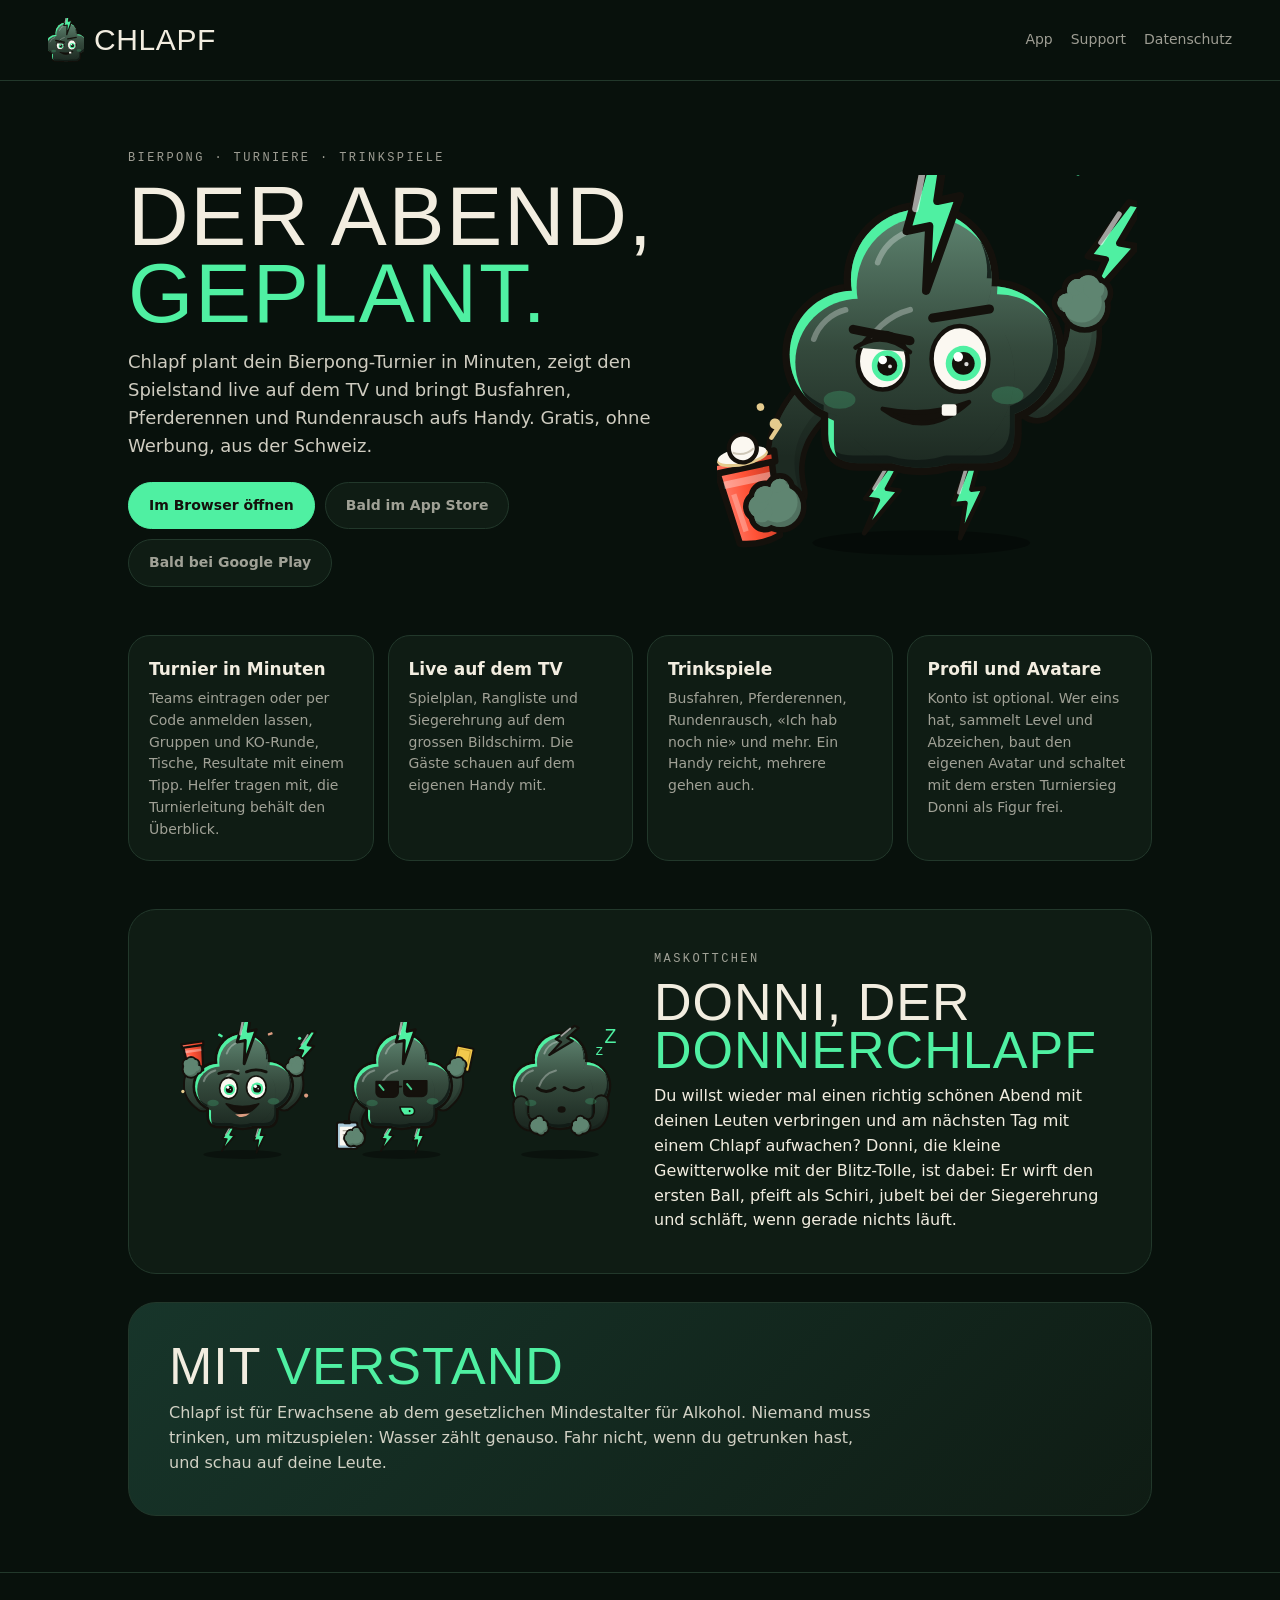
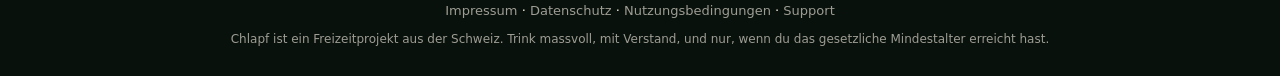
==== index.html @ c436e9ca "Chlapf Website" ====
<!doctype html>
<html lang="de"><head><meta charset="utf-8"><meta name="viewport" content="width=device-width,initial-scale=1">
<title>Bierpong, Turniere, Trinkspiele · Chlapf</title><meta name="description" content="Chlapf plant dein Bierpong-Turnier, zeigt den Spielstand live auf dem TV und bringt die Trinkspiele aufs Handy. Gratis, ohne Werbung, aus der Schweiz.">
<meta name="theme-color" content="#0f1c14"><link rel="icon" href="assets/icon-512.png"><link rel="apple-touch-icon" href="assets/icon-512.png">
<link rel="stylesheet" href="fonts/fonts.css"><link rel="stylesheet" href="site.css"></head>
<body><header class="top"><a class="brand" href="index.html"><img src="assets/donni-kopf.svg" alt="" width="36" height="44">CHLAPF</a>
<nav><a href="index.html#app">App</a><a href="support.html">Support</a><a href="datenschutz.html">Datenschutz</a></nav></header>
<main class="wide"><section class="hero">
  <div>
    <p class="kicker">Bierpong · Turniere · Trinkspiele</p>
    <h1>DER ABEND, <span class="accent">GEPLANT.</span></h1>
    <p class="lead">Chlapf plant dein Bierpong-Turnier in Minuten, zeigt den Spielstand live auf dem TV und bringt Busfahren, Pferderennen und Rundenrausch aufs Handy. Gratis, ohne Werbung, aus der Schweiz.</p>
    <div class="cta" id="app">
      <a class="btn primary" href="https://chlapf.up.railway.app">Im Browser öffnen</a>
      <span class="btn ghost">Bald im App Store</span>
      <span class="btn ghost">Bald bei Google Play</span>
    </div>
  </div>
  <img class="hero-donni" src="assets/donni-wurf.svg" alt="Donni, das Chlapf-Maskottchen, wirft einen Ball in den Becher" width="370" height="340">
</section>

<section class="features">
  <article><h3>Turnier in Minuten</h3><p>Teams eintragen oder per Code anmelden lassen, Gruppen und KO-Runde, Tische, Resultate mit einem Tipp. Helfer tragen mit, die Turnierleitung behält den Überblick.</p></article>
  <article><h3>Live auf dem TV</h3><p>Spielplan, Rangliste und Siegerehrung auf dem grossen Bildschirm. Die Gäste schauen auf dem eigenen Handy mit.</p></article>
  <article><h3>Trinkspiele</h3><p>Busfahren, Pferderennen, Rundenrausch, «Ich hab noch nie» und mehr. Ein Handy reicht, mehrere gehen auch.</p></article>
  <article><h3>Profil und Avatare</h3><p>Konto ist optional. Wer eins hat, sammelt Level und Abzeichen, baut den eigenen Avatar und schaltet mit dem ersten Turniersieg Donni als Figur frei.</p></article>
</section>

<section class="donni">
  <div class="poses">
    <img src="assets/donni-jubel.svg" alt="" width="370" height="340">
    <img src="assets/donni-schiri.svg" alt="" width="370" height="340">
    <img src="assets/donni-schlaf.svg" alt="" width="370" height="340">
  </div>
  <div>
    <p class="kicker">Maskottchen</p>
    <h2>DONNI, DER <span class="accent">DONNERCHLAPF</span></h2>
    <p>Du willst wieder mal einen richtig schönen Abend mit deinen Leuten verbringen und am nächsten Tag mit einem Chlapf aufwachen? Donni, die kleine Gewitterwolke mit der Blitz-Tolle, ist dabei: Er wirft den ersten Ball, pfeift als Schiri, jubelt bei der Siegerehrung und schläft, wenn gerade nichts läuft.</p>
  </div>
</section>

<section class="note">
  <h2>MIT <span class="accent">VERSTAND</span></h2>
  <p>Chlapf ist für Erwachsene ab dem gesetzlichen Mindestalter für Alkohol. Niemand muss trinken, um mitzuspielen: Wasser zählt genauso. Fahr nicht, wenn du getrunken hast, und schau auf deine Leute.</p>
</section>
</main>
<footer><p><a href="impressum.html">Impressum</a> · <a href="datenschutz.html">Datenschutz</a> · <a href="nutzungsbedingungen.html">Nutzungsbedingungen</a> · <a href="support.html">Support</a></p>
<p class="muted">Chlapf ist ein Freizeitprojekt aus der Schweiz. Trink massvoll, mit Verstand, und nur, wenn du das gesetzliche Mindestalter erreicht hast.</p></footer></body></html>
---- fonts/fonts.css ----
@font-face{font-family:"Geist";src:url(fonts/geist.woff2) format("woff2");font-weight:100 900;font-display:swap}
@font-face{font-family:"Geist Mono";src:url(fonts/geist-mono.woff2) format("woff2");font-weight:100 900;font-display:swap}
@font-face{font-family:"Bebas Neue";src:url(fonts/bebas-neue.woff2) format("woff2");font-weight:400;font-display:swap}
---- site.css ----
:root{--bg:#08110c;--surface:#0f1c14;--surface-2:#152a1e;--border:#22382b;--ink:#f2ede0;--muted:rgba(242,237,224,.64);--mint:#4ff0a2;--red:#ff5236}
*{box-sizing:border-box;margin:0;padding:0}
html{background:var(--bg);color:var(--ink);font-family:Geist,system-ui,-apple-system,Segoe UI,Roboto,sans-serif;line-height:1.55;-webkit-font-smoothing:antialiased}
body{min-height:100vh;display:flex;flex-direction:column}
a{color:inherit}
h1,h2,.brand{font-family:"Bebas Neue",Impact,"Arial Narrow",sans-serif;font-weight:400;letter-spacing:.02em;line-height:.92}
h1{font-size:clamp(44px,8vw,84px)}h2{font-size:clamp(32px,5vw,52px)}h3{font-size:17px;font-weight:700;margin-bottom:6px}
.accent{color:var(--mint)}
.kicker{font-family:"Geist Mono",ui-monospace,Menlo,monospace;font-size:12px;letter-spacing:.2em;text-transform:uppercase;color:var(--muted);margin-bottom:10px}
.muted{color:var(--muted)}
.top{display:flex;align-items:center;justify-content:space-between;gap:16px;padding:18px clamp(16px,4vw,48px);border-bottom:1px solid var(--border)}
.brand{display:flex;align-items:center;gap:10px;font-size:30px;text-decoration:none}
.top nav{display:flex;gap:18px;font-size:14px}.top nav a{text-decoration:none;color:var(--muted)}.top nav a:hover{color:var(--ink)}
main{flex:1;width:100%;margin:0 auto;padding:clamp(24px,5vw,56px) clamp(16px,4vw,48px)}
main.narrow{max-width:760px}main.wide{max-width:1120px}
.hero{display:grid;grid-template-columns:1.2fr 1fr;gap:32px;align-items:center;padding:12px 0 36px}
.lead{font-size:18px;max-width:52ch;margin:16px 0 22px;color:rgba(242,237,224,.85)}
.cta{display:flex;flex-wrap:wrap;gap:10px}
.btn{display:inline-flex;align-items:center;border-radius:999px;padding:12px 20px;font-weight:700;font-size:14px;text-decoration:none;border:1px solid var(--border)}
.btn.primary{background:var(--mint);color:#14110c;border-color:var(--mint)}
.btn.ghost{color:var(--muted);background:var(--surface)}
.hero-donni{width:100%;max-width:420px;height:auto;justify-self:center}
.features{display:grid;grid-template-columns:repeat(4,1fr);gap:14px;margin:12px 0 48px}
.features article{background:var(--surface);border:1px solid var(--border);border-radius:22px;padding:20px}
.features p{font-size:14px;color:var(--muted)}
.donni h2{margin-bottom:10px}
.donni{display:grid;grid-template-columns:1fr 1fr;gap:28px;align-items:center;background:var(--surface);border:1px solid var(--border);border-radius:28px;padding:clamp(20px,4vw,40px);margin-bottom:28px}
.poses{display:flex;gap:8px}.poses img{width:33%;height:auto}
.note{background:linear-gradient(135deg,#17352a,#0f1c14);border:1px solid var(--border);border-radius:28px;padding:clamp(20px,4vw,40px)}
.note p{max-width:70ch;margin-top:10px;color:rgba(242,237,224,.85)}
footer{padding:28px clamp(16px,4vw,48px);border-top:1px solid var(--border);text-align:center;font-size:13px}
footer p+p{margin-top:8px;font-size:12px}footer a{color:var(--muted);text-decoration:none}footer a:hover{color:var(--ink)}
.legal header{margin-bottom:28px}.legal h1{margin-bottom:8px}.legal h2{font-size:26px;margin:34px 0 10px}
.legal section{margin-bottom:26px}.legal p,.legal li{font-size:15px;color:rgba(242,237,224,.82);margin-bottom:8px}
.legal ul{padding-left:18px}.legal strong{color:var(--ink)}.legal a{color:var(--mint)}
@media(max-width:820px){.hero,.donni{grid-template-columns:1fr}.hero-donni{max-width:300px}.features{grid-template-columns:1fr 1fr}.top nav{gap:12px}}
@media(max-width:480px){.features{grid-template-columns:1fr}}
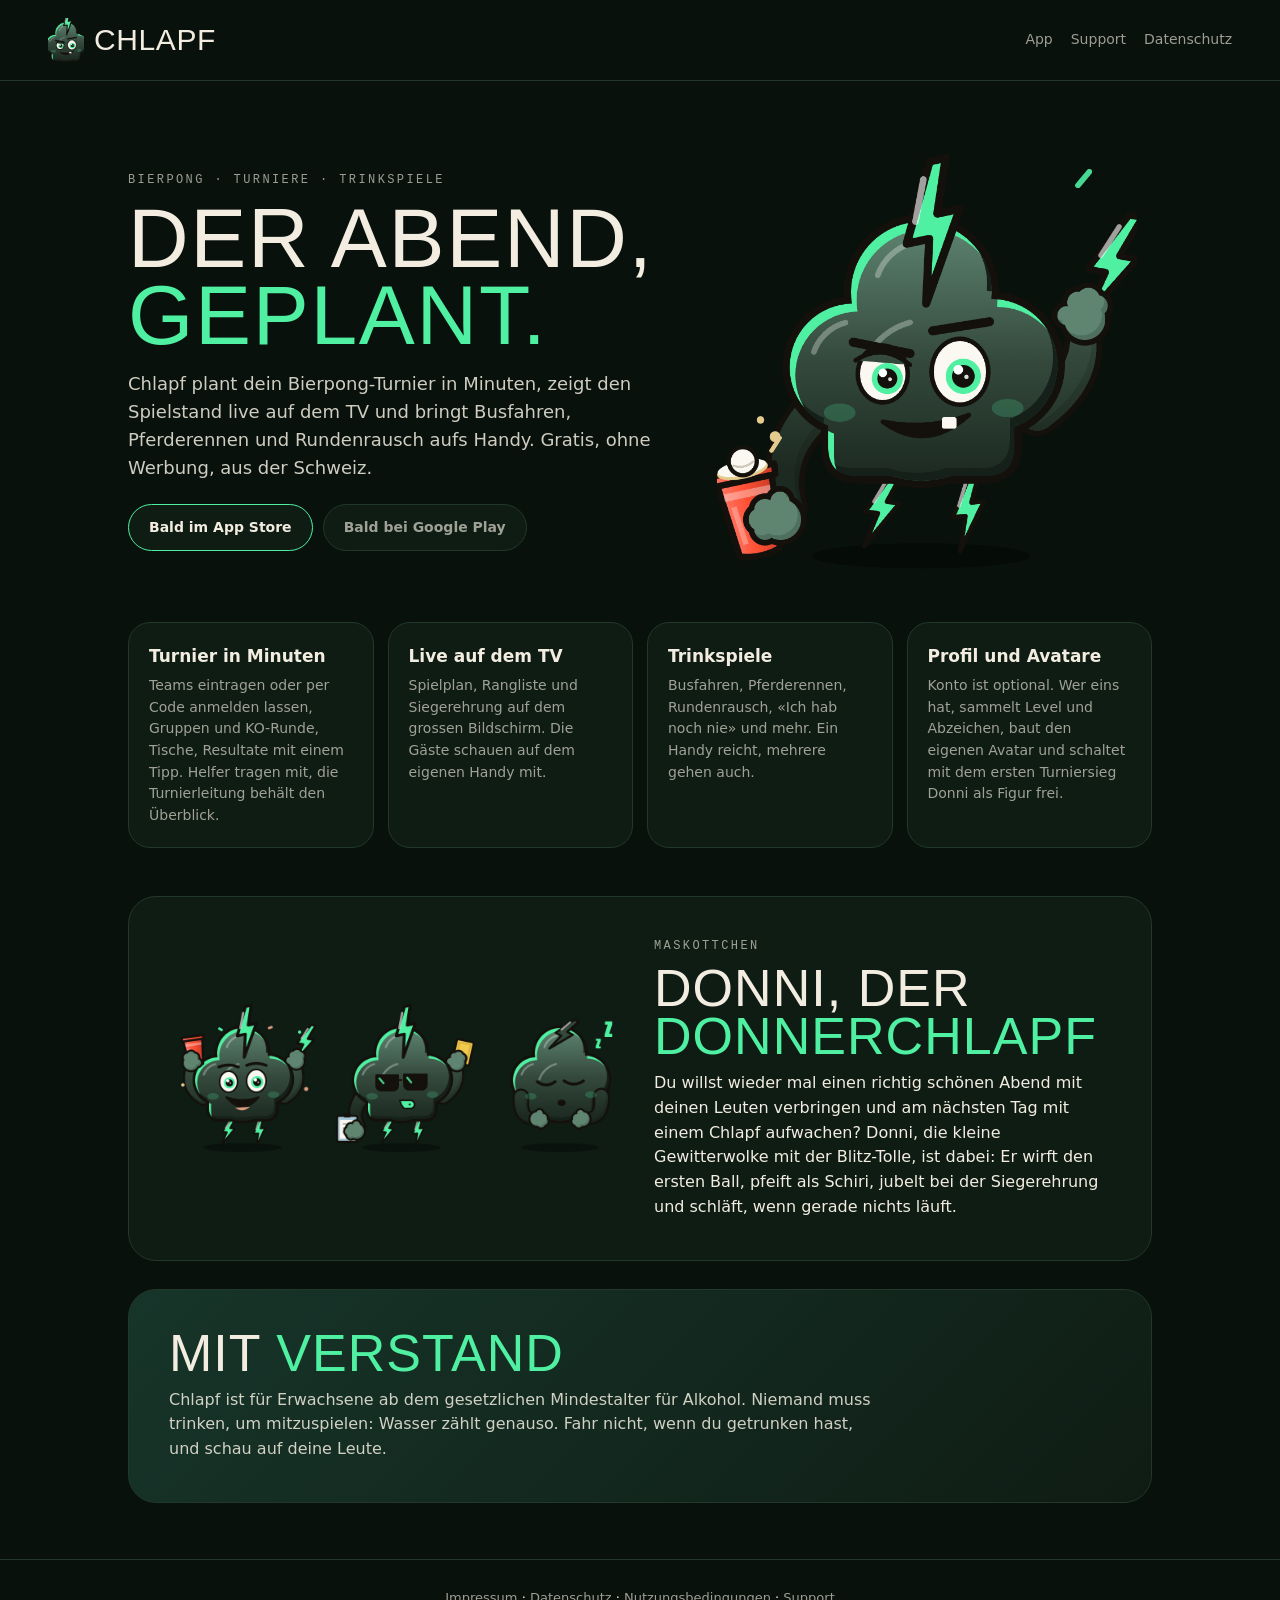
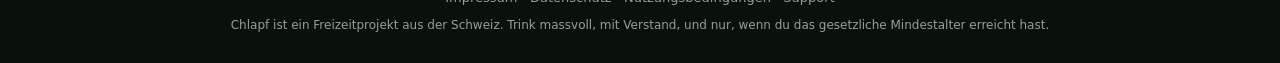
==== commit ca32cb70: "Website aktualisiert 2026-11-01" ====
--- a/index.html
+++ b/index.html
@@ -3,7 +3,7 @@
 <title>Bierpong, Turniere, Trinkspiele · Chlapf</title><meta name="description" content="Chlapf plant dein Bierpong-Turnier, zeigt den Spielstand live auf dem TV und bringt die Trinkspiele aufs Handy. Gratis, ohne Werbung, aus der Schweiz.">
 <meta name="theme-color" content="#0f1c14"><link rel="icon" href="assets/icon-512.png"><link rel="apple-touch-icon" href="assets/icon-512.png">
 <link rel="stylesheet" href="fonts/fonts.css"><link rel="stylesheet" href="site.css"></head>
-<body><header class="top"><a class="brand" href="index.html"><img src="assets/donni-kopf.svg" alt="" width="36" height="44">CHLAPF</a>
+<body><header class="top"><a class="brand" href="index.html"><img src="assets/donni-kopf.png" alt="" width="36" height="44">CHLAPF</a>
 <nav><a href="index.html#app">App</a><a href="support.html">Support</a><a href="datenschutz.html">Datenschutz</a></nav></header>
 <main class="wide"><section class="hero">
   <div>
@@ -11,12 +11,11 @@
     <h1>DER ABEND, <span class="accent">GEPLANT.</span></h1>
     <p class="lead">Chlapf plant dein Bierpong-Turnier in Minuten, zeigt den Spielstand live auf dem TV und bringt Busfahren, Pferderennen und Rundenrausch aufs Handy. Gratis, ohne Werbung, aus der Schweiz.</p>
     <div class="cta" id="app">
-      <a class="btn primary" href="https://chlapf.up.railway.app">Im Browser öffnen</a>
-      <span class="btn ghost">Bald im App Store</span>
+      <span class="btn primary soft">Bald im App Store</span>
       <span class="btn ghost">Bald bei Google Play</span>
     </div>
   </div>
-  <img class="hero-donni" src="assets/donni-wurf.svg" alt="Donni, das Chlapf-Maskottchen, wirft einen Ball in den Becher" width="370" height="340">
+  <img class="hero-donni" src="assets/donni-wurf.png" alt="Donni, das Chlapf-Maskottchen, wirft einen Ball in den Becher" width="370" height="374">
 </section>
 
 <section class="features">
@@ -28,9 +27,9 @@
 
 <section class="donni">
   <div class="poses">
-    <img src="assets/donni-jubel.svg" alt="" width="370" height="340">
-    <img src="assets/donni-schiri.svg" alt="" width="370" height="340">
-    <img src="assets/donni-schlaf.svg" alt="" width="370" height="340">
+    <img src="assets/donni-jubel.png" alt="" width="370" height="374">
+    <img src="assets/donni-schiri.png" alt="" width="370" height="374">
+    <img src="assets/donni-schlaf.png" alt="" width="370" height="374">
   </div>
   <div>
     <p class="kicker">Maskottchen</p>
--- a/site.css
+++ b/site.css
@@ -35,3 +35,4 @@
 .legal ul{padding-left:18px}.legal strong{color:var(--ink)}.legal a{color:var(--mint)}
 @media(max-width:820px){.hero,.donni{grid-template-columns:1fr}.hero-donni{max-width:300px}.features{grid-template-columns:1fr 1fr}.top nav{gap:12px}}
 @media(max-width:480px){.features{grid-template-columns:1fr}}
+.btn.soft{background:var(--surface);color:var(--ink);border-color:var(--mint)}
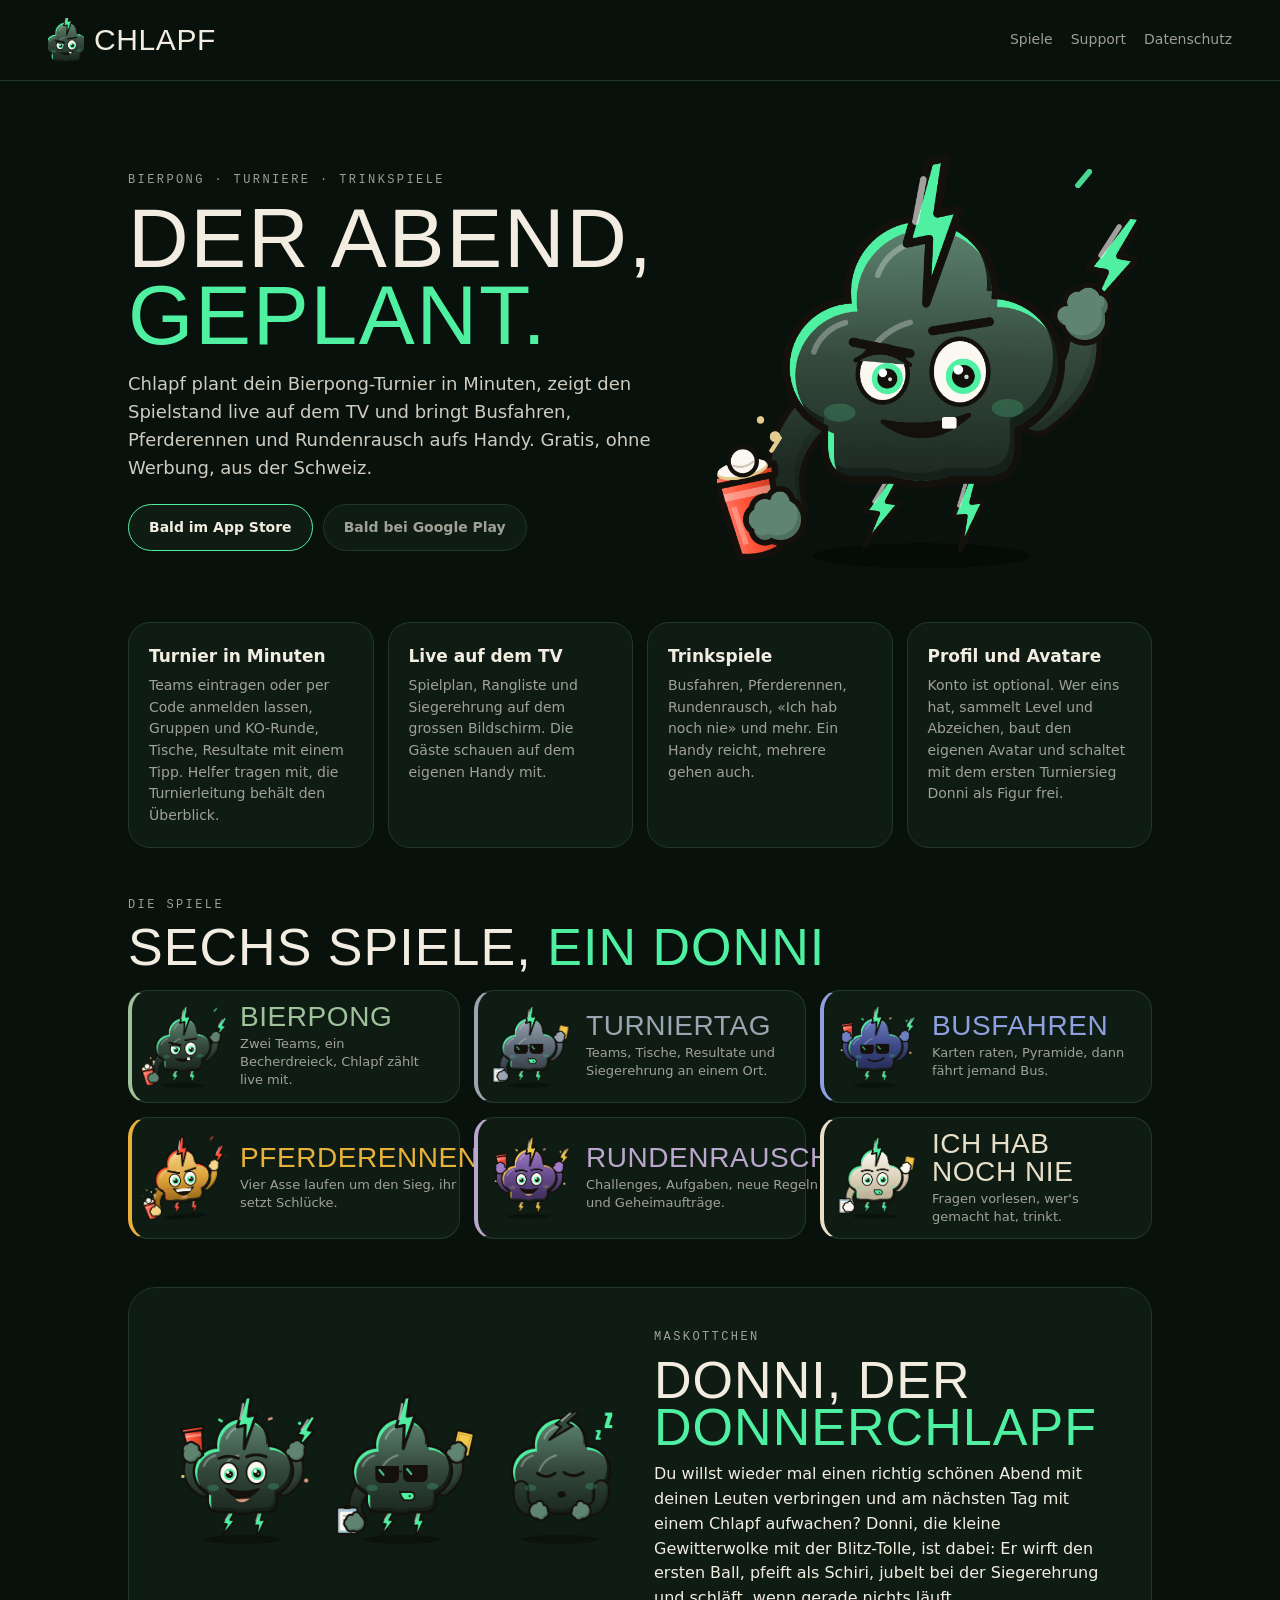
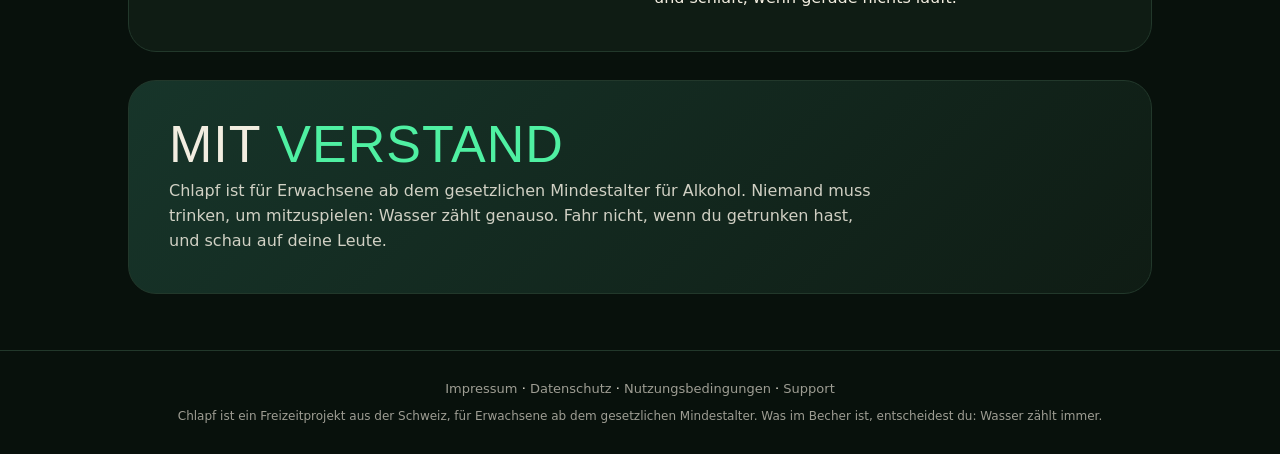
==== commit bb553452: "Website aktualisiert 2026-11-01" ====
--- a/index.html
+++ b/index.html
@@ -4,7 +4,7 @@
 <meta name="theme-color" content="#0f1c14"><link rel="icon" href="assets/icon-512.png"><link rel="apple-touch-icon" href="assets/icon-512.png">
 <link rel="stylesheet" href="fonts/fonts.css"><link rel="stylesheet" href="site.css"></head>
 <body><header class="top"><a class="brand" href="index.html"><img src="assets/donni-kopf.png" alt="" width="36" height="44">CHLAPF</a>
-<nav><a href="index.html#app">App</a><a href="support.html">Support</a><a href="datenschutz.html">Datenschutz</a></nav></header>
+<nav><a href="spiele.html">Spiele</a><a href="support.html">Support</a><a href="datenschutz.html">Datenschutz</a></nav></header>
 <main class="wide"><section class="hero">
   <div>
     <p class="kicker">Bierpong · Turniere · Trinkspiele</p>
@@ -25,6 +25,8 @@
   <article><h3>Profil und Avatare</h3><p>Konto ist optional. Wer eins hat, sammelt Level und Abzeichen, baut den eigenen Avatar und schaltet mit dem ersten Turniersieg Donni als Figur frei.</p></article>
 </section>
 
+<section class="games-home"><p class="kicker">Die Spiele</p><h2>SECHS SPIELE, <span class="accent">EIN DONNI</span></h2><div class="games-grid"><a class="game-card" style="--mode:#9fc29c" href="bierpong.html"><img src="assets/donni-bierpong.png" alt="" width="96" height="97" loading="lazy"><div><h3>BIERPONG</h3><p>Zwei Teams, ein Becherdreieck, Chlapf zählt live mit.</p></div></a><a class="game-card" style="--mode:#9aa5b1" href="turnier.html"><img src="assets/donni-turnier.png" alt="" width="96" height="97" loading="lazy"><div><h3>TURNIERTAG</h3><p>Teams, Tische, Resultate und Siegerehrung an einem Ort.</p></div></a><a class="game-card" style="--mode:#8f9fe0" href="busfahren.html"><img src="assets/donni-busfahren.png" alt="" width="96" height="97" loading="lazy"><div><h3>BUSFAHREN</h3><p>Karten raten, Pyramide, dann fährt jemand Bus.</p></div></a><a class="game-card" style="--mode:#e8b23a" href="pferderennen.html"><img src="assets/donni-pferderennen.png" alt="" width="96" height="97" loading="lazy"><div><h3>PFERDERENNEN</h3><p>Vier Asse laufen um den Sieg, ihr setzt Schlücke.</p></div></a><a class="game-card" style="--mode:#bba6cc" href="rundenrausch.html"><img src="assets/donni-rundenrausch.png" alt="" width="96" height="97" loading="lazy"><div><h3>RUNDENRAUSCH</h3><p>Challenges, Aufgaben, neue Regeln und Geheimaufträge.</p></div></a><a class="game-card" style="--mode:#e8dfc8" href="ich-hab-noch-nie.html"><img src="assets/donni-ich-hab-noch-nie.png" alt="" width="96" height="97" loading="lazy"><div><h3>ICH HAB NOCH NIE</h3><p>Fragen vorlesen, wer's gemacht hat, trinkt.</p></div></a></div></section>
+
 <section class="donni">
   <div class="poses">
     <img src="assets/donni-jubel.png" alt="" width="370" height="374">
@@ -44,4 +46,4 @@
 </section>
 </main>
 <footer><p><a href="impressum.html">Impressum</a> · <a href="datenschutz.html">Datenschutz</a> · <a href="nutzungsbedingungen.html">Nutzungsbedingungen</a> · <a href="support.html">Support</a></p>
-<p class="muted">Chlapf ist ein Freizeitprojekt aus der Schweiz. Trink massvoll, mit Verstand, und nur, wenn du das gesetzliche Mindestalter erreicht hast.</p></footer></body></html>
+<p class="muted">Chlapf ist ein Freizeitprojekt aus der Schweiz, für Erwachsene ab dem gesetzlichen Mindestalter. Was im Becher ist, entscheidest du: Wasser zählt immer.</p></footer></body></html>
--- a/site.css
+++ b/site.css
@@ -36,3 +36,27 @@
 @media(max-width:820px){.hero,.donni{grid-template-columns:1fr}.hero-donni{max-width:300px}.features{grid-template-columns:1fr 1fr}.top nav{gap:12px}}
 @media(max-width:480px){.features{grid-template-columns:1fr}}
 .btn.soft{background:var(--surface);color:var(--ink);border-color:var(--mint)}
+
+.mode .accent{color:var(--mode)}
+.mode .kicker{color:var(--mode)}
+.mode-hero{display:grid;grid-template-columns:1.2fr 1fr;gap:32px;align-items:center;padding:8px 0 28px}
+.mode-hero .lead{max-width:50ch}.back{margin-top:16px;font-size:14px}.back a{color:var(--muted);text-decoration:none}.back a:hover{color:var(--ink)}
+.mode-sec{margin:0 0 40px}.mode-sec>h2{margin-bottom:14px}.mode-sec>p{max-width:70ch;color:rgba(242,237,224,.85)}.sec-intro{max-width:70ch;color:rgba(242,237,224,.78);margin:-4px 0 16px}
+.steps{list-style:none;counter-reset:s;display:grid;gap:12px;max-width:860px}
+.steps li{counter-increment:s;position:relative;background:var(--surface);border:1px solid var(--border);border-radius:18px;padding:16px 18px 16px 64px;color:rgba(242,237,224,.88)}
+.steps li::before{content:counter(s);position:absolute;left:16px;top:50%;transform:translateY(-50%);width:34px;height:34px;border-radius:50%;background:var(--mode,var(--mint));color:#14110c;font-family:"Bebas Neue",Impact,sans-serif;font-size:22px;display:flex;align-items:center;justify-content:center;line-height:1}
+.steps strong{color:var(--ink)}
+.cards{display:grid;grid-template-columns:repeat(auto-fit,minmax(240px,1fr));gap:14px}
+.cards article{background:var(--surface);border:1px solid var(--border);border-top:3px solid var(--mode,var(--mint));border-radius:18px;padding:18px}
+.cards p{font-size:14px;color:var(--muted)}.cards a,.steps a,.mode-sec a{color:var(--mode,var(--mint))}
+.chips{display:grid;grid-template-columns:repeat(auto-fill,minmax(250px,1fr));gap:10px}
+.chip{background:var(--surface);border:1px solid var(--border);border-radius:14px;padding:12px 14px;display:flex;flex-direction:column;gap:2px}
+.chip b{font-size:14px;color:var(--mode,var(--mint))}.chip span{font-size:13px;color:var(--muted)}
+.games-grid{display:grid;grid-template-columns:repeat(auto-fill,minmax(300px,1fr));gap:14px}
+.game-card{display:flex;align-items:center;gap:14px;text-decoration:none;background:var(--surface);border:1px solid var(--border);border-left:4px solid var(--mode);border-radius:20px;padding:12px 16px 12px 10px;transition:transform .15s,border-color .15s}
+.game-card:hover{transform:translateY(-2px);border-color:var(--mode)}
+.game-card img{width:84px;height:auto;flex-shrink:0}.game-card h3{font-family:"Bebas Neue",Impact,sans-serif;font-weight:400;font-size:28px;letter-spacing:.02em;line-height:1;margin-bottom:4px;color:var(--mode)}
+.game-card p{font-size:13px;color:var(--muted);line-height:1.4}
+.games-home{margin:8px 0 48px}.games-home h2{margin-bottom:18px}
+@media(max-width:820px){.mode-hero{grid-template-columns:1fr}.mode-hero .hero-donni{max-width:300px}}
+h2{text-transform:uppercase}
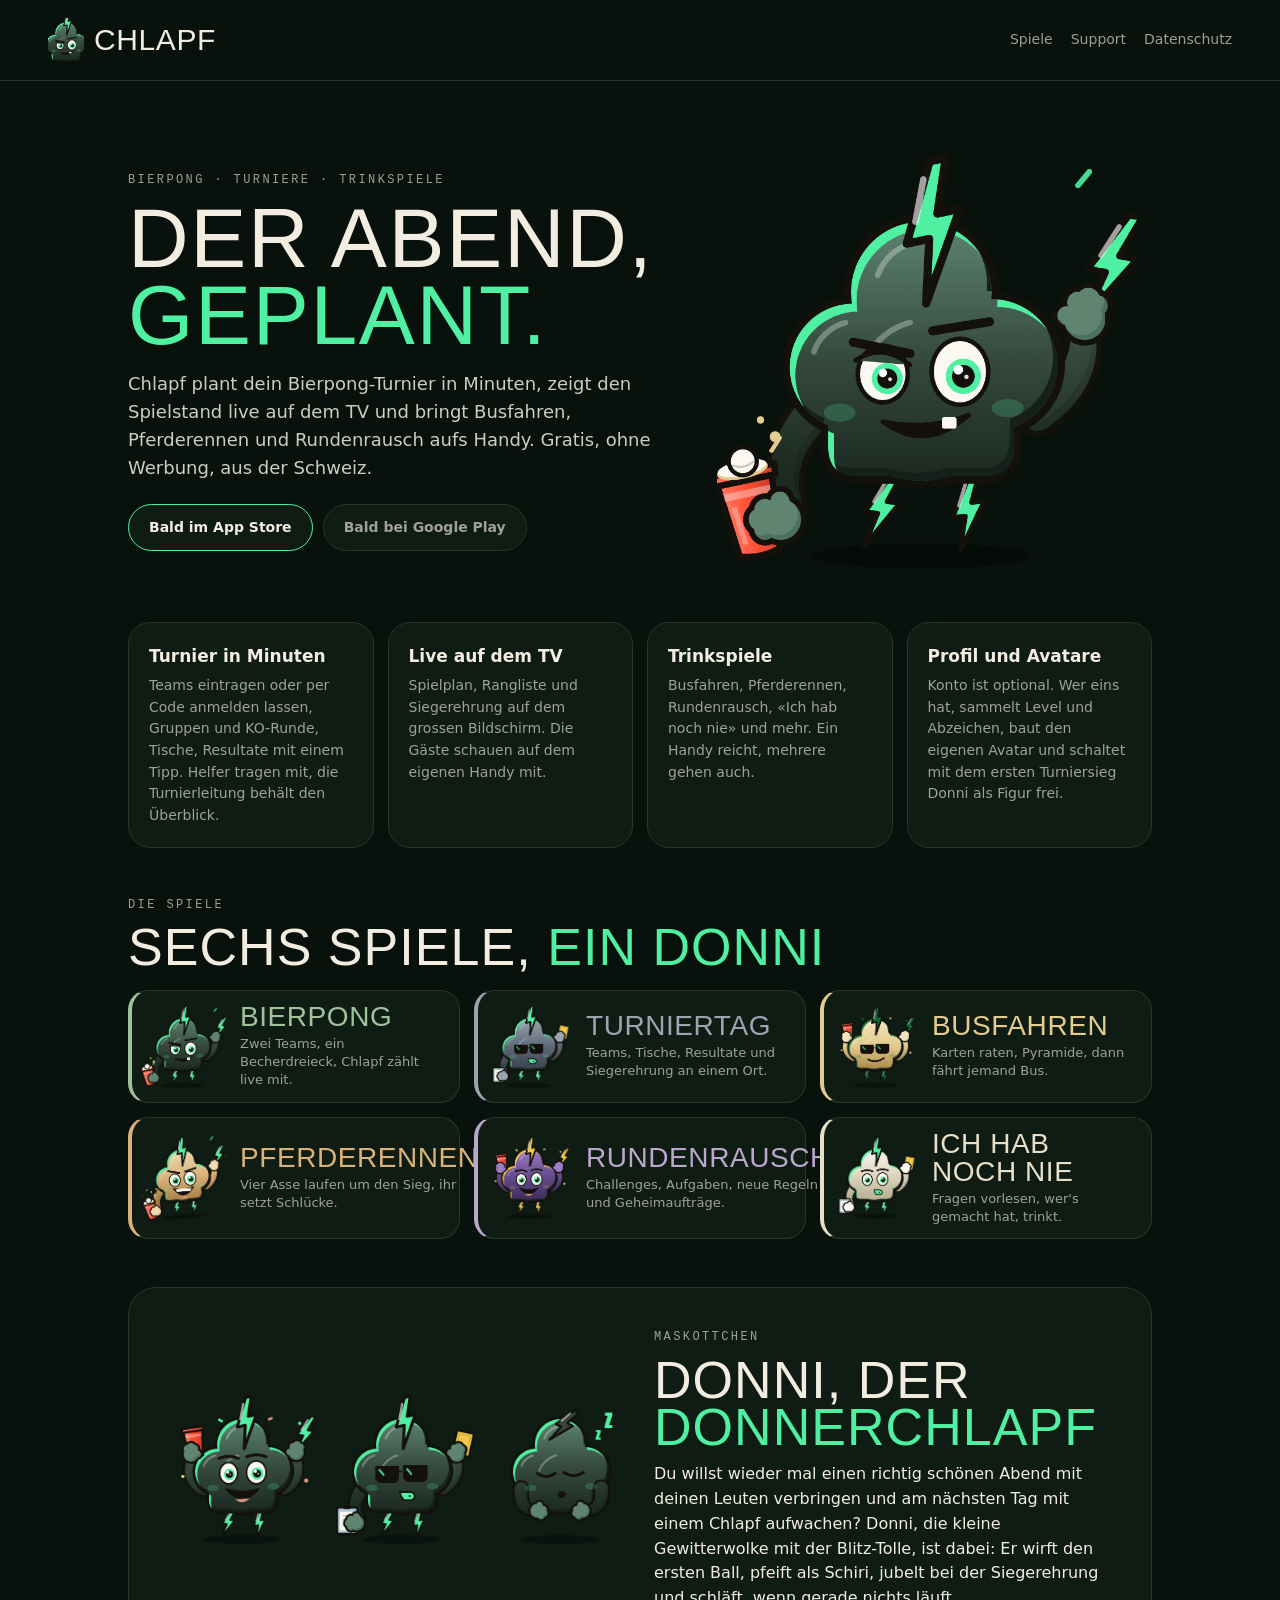
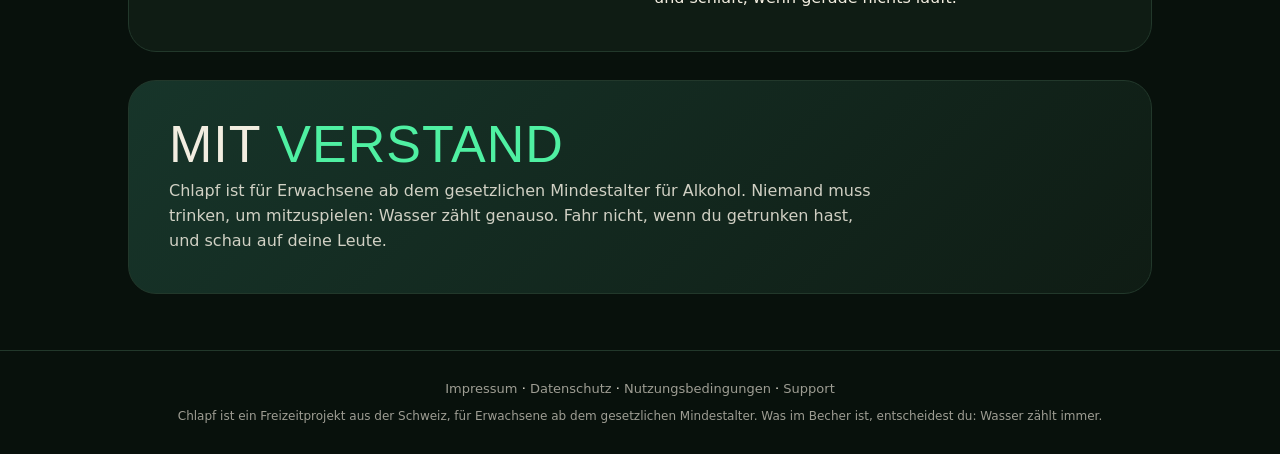
==== commit 24e00242: "Website aktualisiert 2026-11-01" ====
--- a/index.html
+++ b/index.html
@@ -25,7 +25,7 @@
   <article><h3>Profil und Avatare</h3><p>Konto ist optional. Wer eins hat, sammelt Level und Abzeichen, baut den eigenen Avatar und schaltet mit dem ersten Turniersieg Donni als Figur frei.</p></article>
 </section>
 
-<section class="games-home"><p class="kicker">Die Spiele</p><h2>SECHS SPIELE, <span class="accent">EIN DONNI</span></h2><div class="games-grid"><a class="game-card" style="--mode:#9fc29c" href="bierpong.html"><img src="assets/donni-bierpong.png" alt="" width="96" height="97" loading="lazy"><div><h3>BIERPONG</h3><p>Zwei Teams, ein Becherdreieck, Chlapf zählt live mit.</p></div></a><a class="game-card" style="--mode:#9aa5b1" href="turnier.html"><img src="assets/donni-turnier.png" alt="" width="96" height="97" loading="lazy"><div><h3>TURNIERTAG</h3><p>Teams, Tische, Resultate und Siegerehrung an einem Ort.</p></div></a><a class="game-card" style="--mode:#8f9fe0" href="busfahren.html"><img src="assets/donni-busfahren.png" alt="" width="96" height="97" loading="lazy"><div><h3>BUSFAHREN</h3><p>Karten raten, Pyramide, dann fährt jemand Bus.</p></div></a><a class="game-card" style="--mode:#e8b23a" href="pferderennen.html"><img src="assets/donni-pferderennen.png" alt="" width="96" height="97" loading="lazy"><div><h3>PFERDERENNEN</h3><p>Vier Asse laufen um den Sieg, ihr setzt Schlücke.</p></div></a><a class="game-card" style="--mode:#bba6cc" href="rundenrausch.html"><img src="assets/donni-rundenrausch.png" alt="" width="96" height="97" loading="lazy"><div><h3>RUNDENRAUSCH</h3><p>Challenges, Aufgaben, neue Regeln und Geheimaufträge.</p></div></a><a class="game-card" style="--mode:#e8dfc8" href="ich-hab-noch-nie.html"><img src="assets/donni-ich-hab-noch-nie.png" alt="" width="96" height="97" loading="lazy"><div><h3>ICH HAB NOCH NIE</h3><p>Fragen vorlesen, wer's gemacht hat, trinkt.</p></div></a></div></section>
+<section class="games-home"><p class="kicker">Die Spiele</p><h2>SECHS SPIELE, <span class="accent">EIN DONNI</span></h2><div class="games-grid"><a class="game-card" style="--mode:#9fc29c" href="bierpong.html"><img src="assets/donni-bierpong.png" alt="" width="96" height="97" loading="lazy"><div><h3>BIERPONG</h3><p>Zwei Teams, ein Becherdreieck, Chlapf zählt live mit.</p></div></a><a class="game-card" style="--mode:#9aa5b1" href="turnier.html"><img src="assets/donni-turnier.png" alt="" width="96" height="97" loading="lazy"><div><h3>TURNIERTAG</h3><p>Teams, Tische, Resultate und Siegerehrung an einem Ort.</p></div></a><a class="game-card" style="--mode:#e4cb8e" href="busfahren.html"><img src="assets/donni-busfahren.png" alt="" width="96" height="97" loading="lazy"><div><h3>BUSFAHREN</h3><p>Karten raten, Pyramide, dann fährt jemand Bus.</p></div></a><a class="game-card" style="--mode:#d9b27a" href="pferderennen.html"><img src="assets/donni-pferderennen.png" alt="" width="96" height="97" loading="lazy"><div><h3>PFERDERENNEN</h3><p>Vier Asse laufen um den Sieg, ihr setzt Schlücke.</p></div></a><a class="game-card" style="--mode:#bba6cc" href="rundenrausch.html"><img src="assets/donni-rundenrausch.png" alt="" width="96" height="97" loading="lazy"><div><h3>RUNDENRAUSCH</h3><p>Challenges, Aufgaben, neue Regeln und Geheimaufträge.</p></div></a><a class="game-card" style="--mode:#e8dfc8" href="ich-hab-noch-nie.html"><img src="assets/donni-ich-hab-noch-nie.png" alt="" width="96" height="97" loading="lazy"><div><h3>ICH HAB NOCH NIE</h3><p>Fragen vorlesen, wer's gemacht hat, trinkt.</p></div></a></div></section>
 
 <section class="donni">
   <div class="poses">
--- a/site.css
+++ b/site.css
@@ -60,3 +60,15 @@
 .games-home{margin:8px 0 48px}.games-home h2{margin-bottom:18px}
 @media(max-width:820px){.mode-hero{grid-template-columns:1fr}.mode-hero .hero-donni{max-width:300px}}
 h2{text-transform:uppercase}
+
+.shots-row{display:flex;gap:18px;overflow-x:auto;padding:6px 2px 18px;margin-bottom:6px;scroll-snap-type:x proximity;-webkit-overflow-scrolling:touch}
+.phone-shot,.video-shot{flex:0 0 auto;width:230px;scroll-snap-align:start;margin:0}
+.video-shot{width:250px}
+.phone-frame{background:#050a07;border:2px solid #2a4435;border-radius:30px;padding:7px;box-shadow:0 18px 40px rgba(0,0,0,.45),0 0 0 1px rgba(255,255,255,.03) inset;position:relative}
+.phone-frame::before{content:"";position:absolute;top:11px;left:50%;transform:translateX(-50%);width:54px;height:5px;border-radius:4px;background:#14221a;z-index:2}
+.phone-frame img,.phone-frame video{display:block;width:100%;height:auto;border-radius:23px;background:#08110c}
+.phone-shot figcaption,.video-shot figcaption,.wide-shot figcaption{font-size:13px;color:var(--muted);margin-top:10px;line-height:1.4;padding:0 4px}
+.video-shot .phone-frame{border-color:var(--mode,var(--mint))}
+.wide-shot{margin:6px 0 0;max-width:560px}.wide-shot img{display:block;width:100%;height:auto;border-radius:20px;border:2px solid #2a4435;box-shadow:0 18px 40px rgba(0,0,0,.45)}
+@media(max-width:820px){.phone-shot{width:200px}.video-shot{width:215px}}
+@media(prefers-reduced-motion:reduce){.phone-frame video{animation:none}}
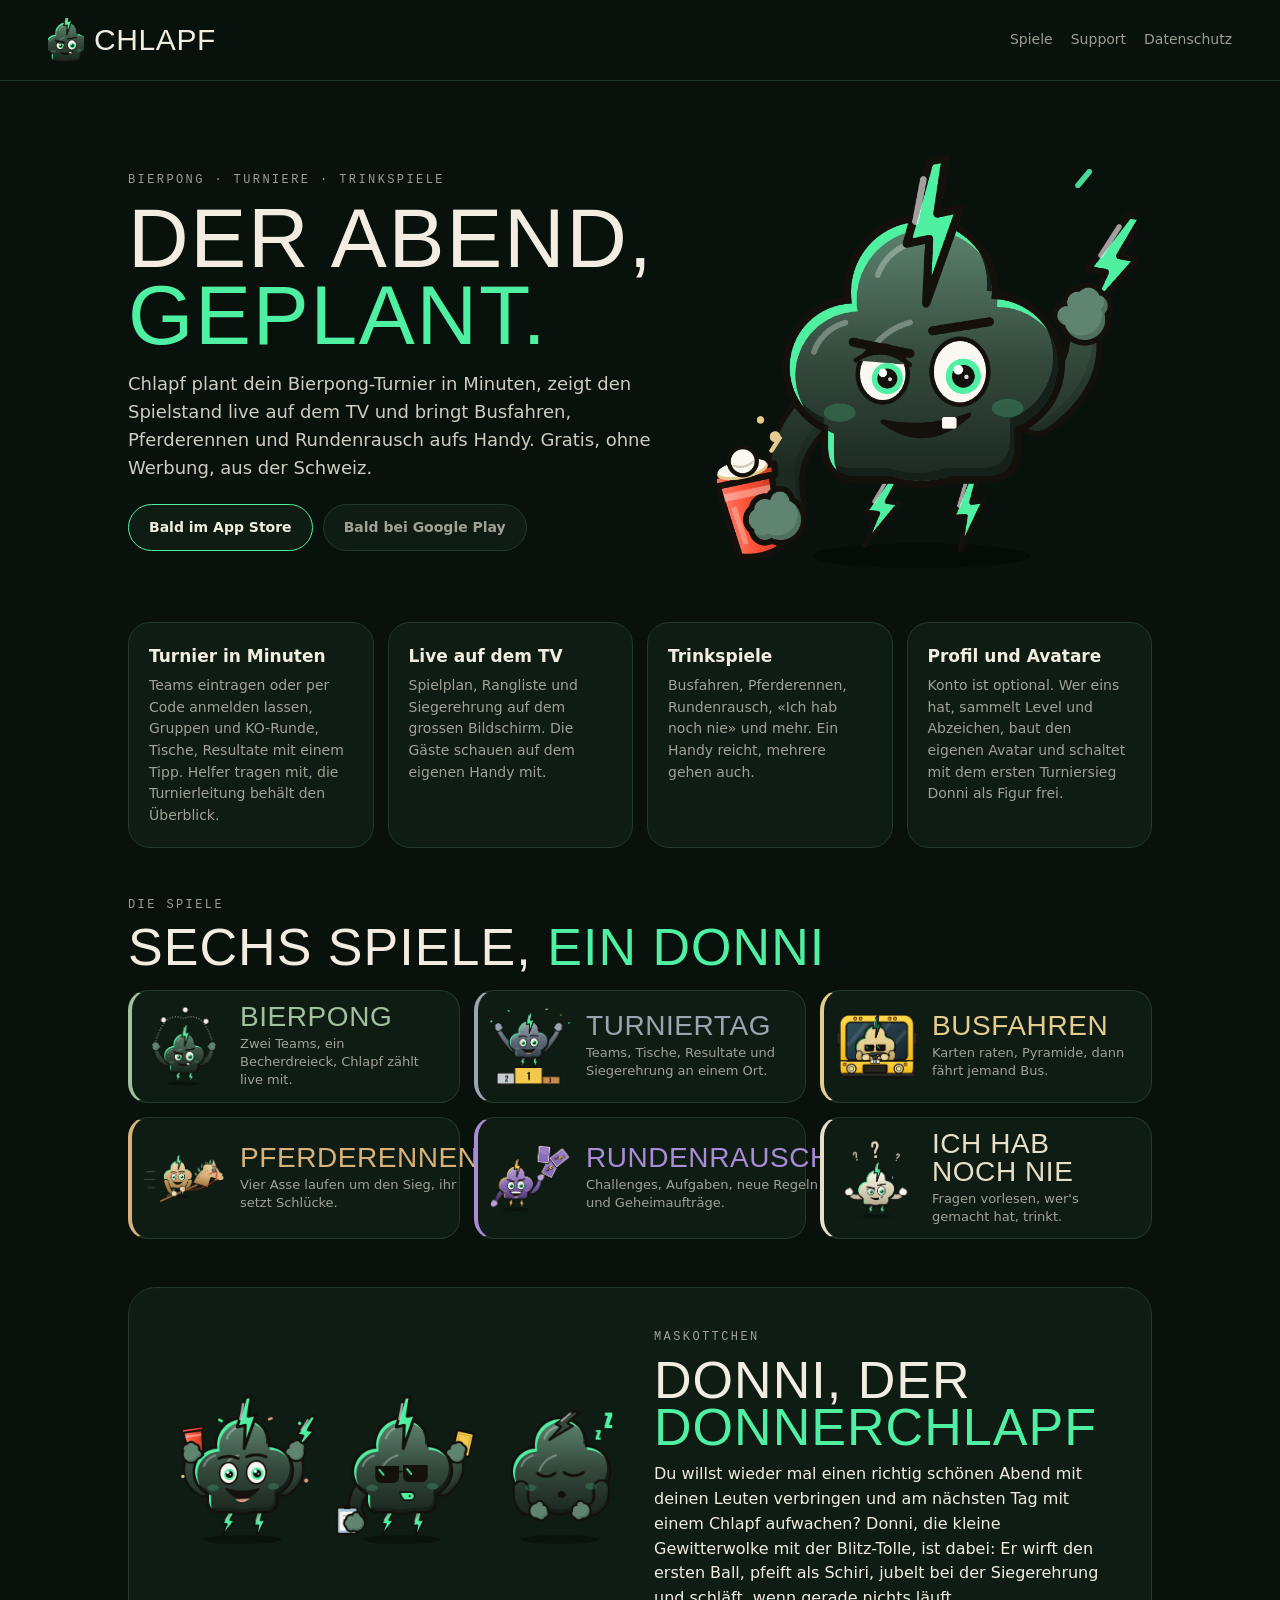
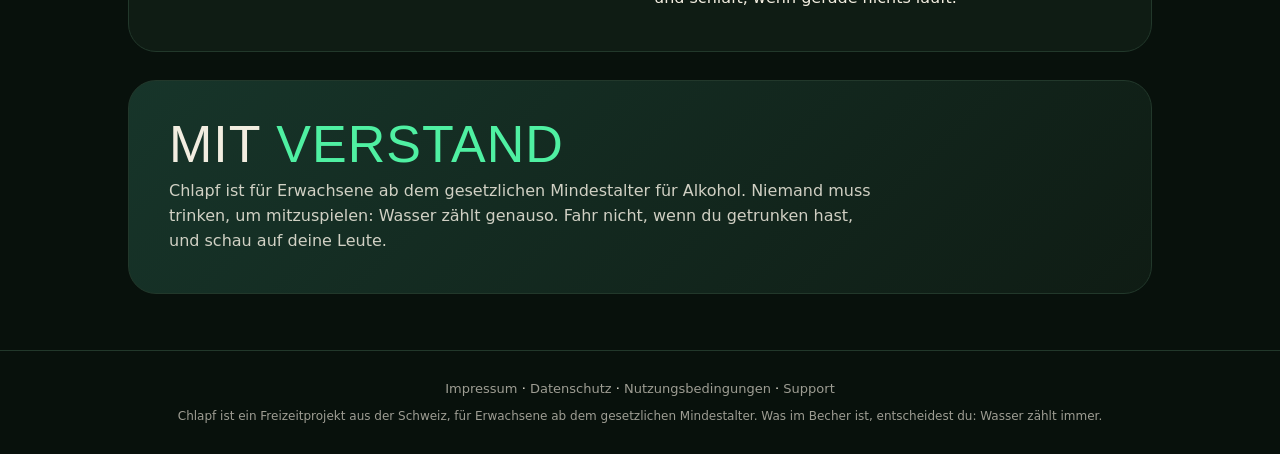
==== commit d1d8b4cc: "Website aktualisiert 2026-11-01" ====
--- a/index.html
+++ b/index.html
@@ -25,7 +25,7 @@
   <article><h3>Profil und Avatare</h3><p>Konto ist optional. Wer eins hat, sammelt Level und Abzeichen, baut den eigenen Avatar und schaltet mit dem ersten Turniersieg Donni als Figur frei.</p></article>
 </section>
 
-<section class="games-home"><p class="kicker">Die Spiele</p><h2>SECHS SPIELE, <span class="accent">EIN DONNI</span></h2><div class="games-grid"><a class="game-card" style="--mode:#9fc29c" href="bierpong.html"><img src="assets/donni-bierpong.png" alt="" width="96" height="97" loading="lazy"><div><h3>BIERPONG</h3><p>Zwei Teams, ein Becherdreieck, Chlapf zählt live mit.</p></div></a><a class="game-card" style="--mode:#9aa5b1" href="turnier.html"><img src="assets/donni-turnier.png" alt="" width="96" height="97" loading="lazy"><div><h3>TURNIERTAG</h3><p>Teams, Tische, Resultate und Siegerehrung an einem Ort.</p></div></a><a class="game-card" style="--mode:#e4cb8e" href="busfahren.html"><img src="assets/donni-busfahren.png" alt="" width="96" height="97" loading="lazy"><div><h3>BUSFAHREN</h3><p>Karten raten, Pyramide, dann fährt jemand Bus.</p></div></a><a class="game-card" style="--mode:#d9b27a" href="pferderennen.html"><img src="assets/donni-pferderennen.png" alt="" width="96" height="97" loading="lazy"><div><h3>PFERDERENNEN</h3><p>Vier Asse laufen um den Sieg, ihr setzt Schlücke.</p></div></a><a class="game-card" style="--mode:#bba6cc" href="rundenrausch.html"><img src="assets/donni-rundenrausch.png" alt="" width="96" height="97" loading="lazy"><div><h3>RUNDENRAUSCH</h3><p>Challenges, Aufgaben, neue Regeln und Geheimaufträge.</p></div></a><a class="game-card" style="--mode:#e8dfc8" href="ich-hab-noch-nie.html"><img src="assets/donni-ich-hab-noch-nie.png" alt="" width="96" height="97" loading="lazy"><div><h3>ICH HAB NOCH NIE</h3><p>Fragen vorlesen, wer's gemacht hat, trinkt.</p></div></a></div></section>
+<section class="games-home"><p class="kicker">Die Spiele</p><h2>SECHS SPIELE, <span class="accent">EIN DONNI</span></h2><div class="games-grid"><a class="game-card" style="--mode:#9fc29c" href="bierpong.html"><img src="assets/donni-bierpong.png" alt="" width="96" height="97" loading="lazy"><div><h3>BIERPONG</h3><p>Zwei Teams, ein Becherdreieck, Chlapf zählt live mit.</p></div></a><a class="game-card" style="--mode:#9aa5b1" href="turnier.html"><img src="assets/donni-turnier.png" alt="" width="96" height="97" loading="lazy"><div><h3>TURNIERTAG</h3><p>Teams, Tische, Resultate und Siegerehrung an einem Ort.</p></div></a><a class="game-card" style="--mode:#e4cb8e" href="busfahren.html"><img src="assets/donni-busfahren.png" alt="" width="96" height="97" loading="lazy"><div><h3>BUSFAHREN</h3><p>Karten raten, Pyramide, dann fährt jemand Bus.</p></div></a><a class="game-card" style="--mode:#d9b27a" href="pferderennen.html"><img src="assets/donni-pferderennen.png" alt="" width="96" height="97" loading="lazy"><div><h3>PFERDERENNEN</h3><p>Vier Asse laufen um den Sieg, ihr setzt Schlücke.</p></div></a><a class="game-card" style="--mode:#a98bd6" href="rundenrausch.html"><img src="assets/donni-rundenrausch.png" alt="" width="96" height="97" loading="lazy"><div><h3>RUNDENRAUSCH</h3><p>Challenges, Aufgaben, neue Regeln und Geheimaufträge.</p></div></a><a class="game-card" style="--mode:#e8dfc8" href="ich-hab-noch-nie.html"><img src="assets/donni-ich-hab-noch-nie.png" alt="" width="96" height="97" loading="lazy"><div><h3>ICH HAB NOCH NIE</h3><p>Fragen vorlesen, wer's gemacht hat, trinkt.</p></div></a></div></section>
 
 <section class="donni">
   <div class="poses">
--- a/site.css
+++ b/site.css
@@ -55,7 +55,7 @@
 .games-grid{display:grid;grid-template-columns:repeat(auto-fill,minmax(300px,1fr));gap:14px}
 .game-card{display:flex;align-items:center;gap:14px;text-decoration:none;background:var(--surface);border:1px solid var(--border);border-left:4px solid var(--mode);border-radius:20px;padding:12px 16px 12px 10px;transition:transform .15s,border-color .15s}
 .game-card:hover{transform:translateY(-2px);border-color:var(--mode)}
-.game-card img{width:84px;height:auto;flex-shrink:0}.game-card h3{font-family:"Bebas Neue",Impact,sans-serif;font-weight:400;font-size:28px;letter-spacing:.02em;line-height:1;margin-bottom:4px;color:var(--mode)}
+.game-card img{width:84px;height:84px;object-fit:contain;flex-shrink:0}.game-card h3{font-family:"Bebas Neue",Impact,sans-serif;font-weight:400;font-size:28px;letter-spacing:.02em;line-height:1;margin-bottom:4px;color:var(--mode)}
 .game-card p{font-size:13px;color:var(--muted);line-height:1.4}
 .games-home{margin:8px 0 48px}.games-home h2{margin-bottom:18px}
 @media(max-width:820px){.mode-hero{grid-template-columns:1fr}.mode-hero .hero-donni{max-width:300px}}
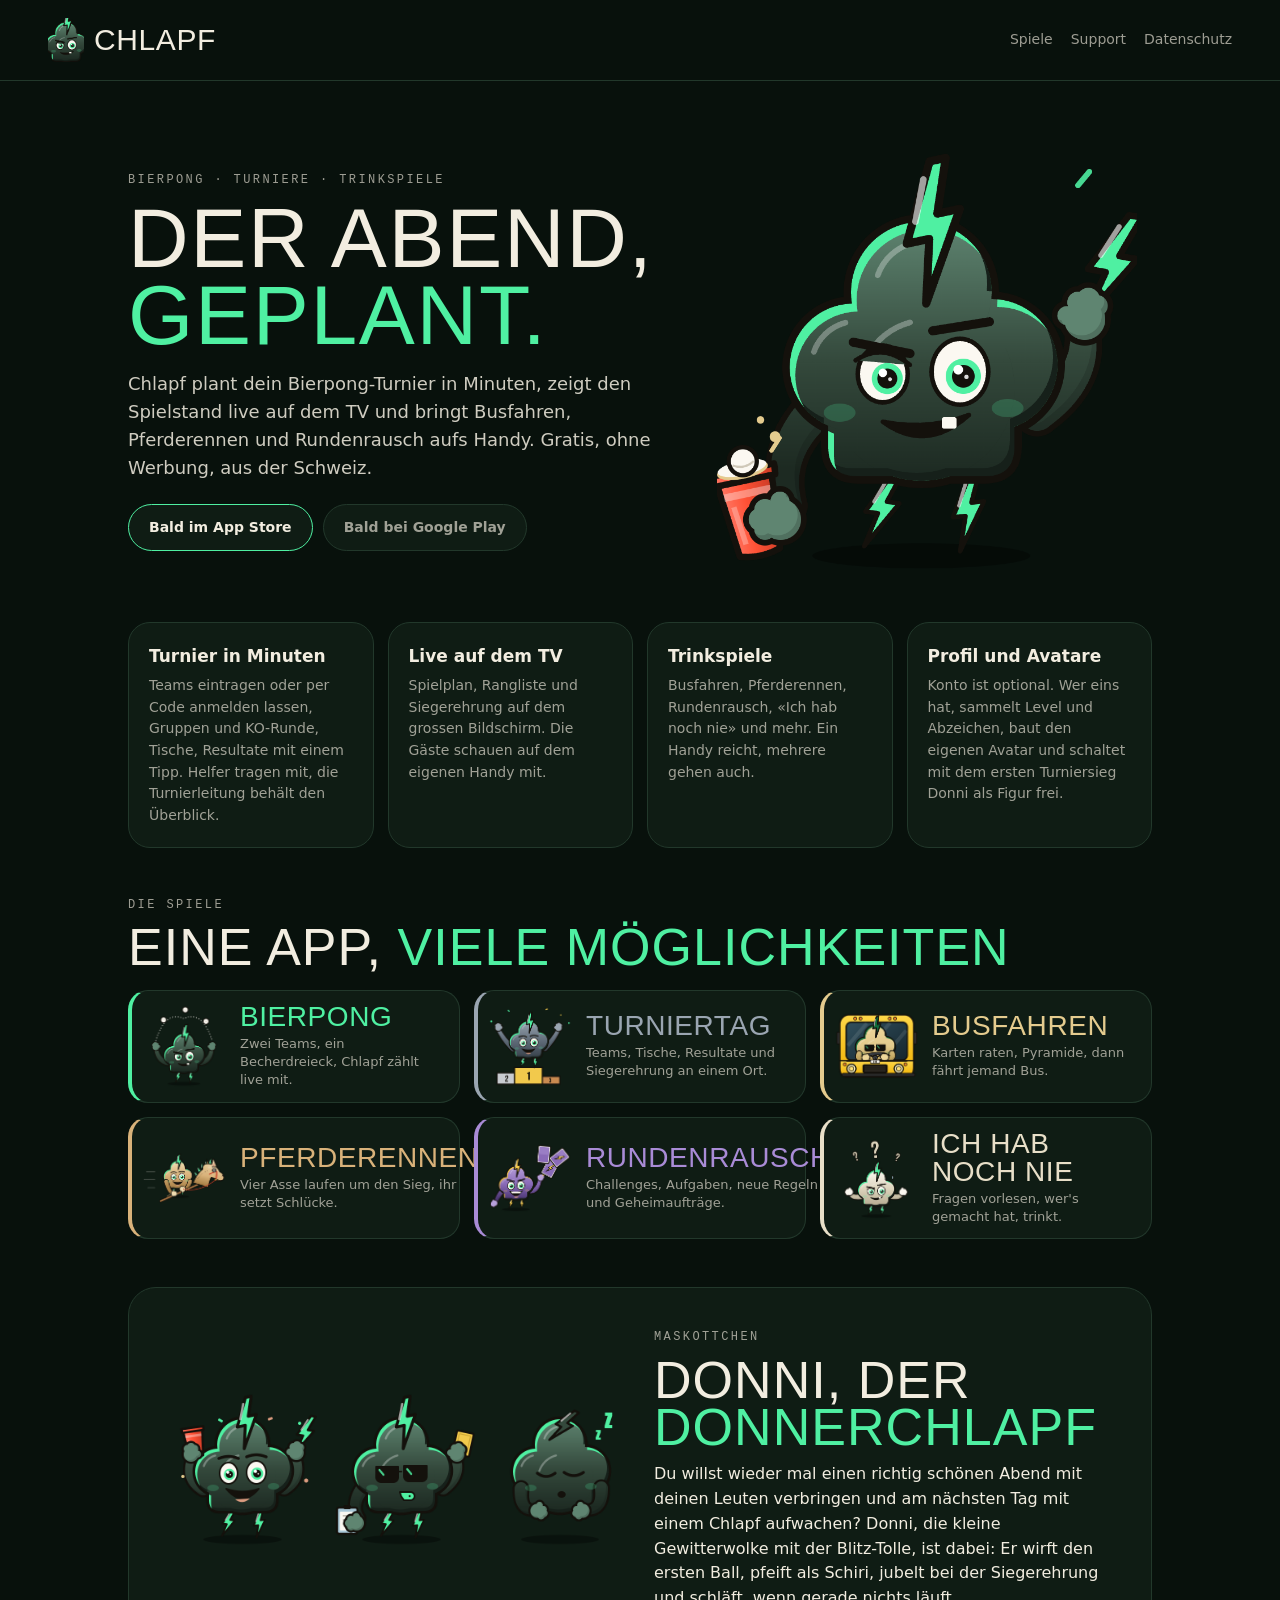
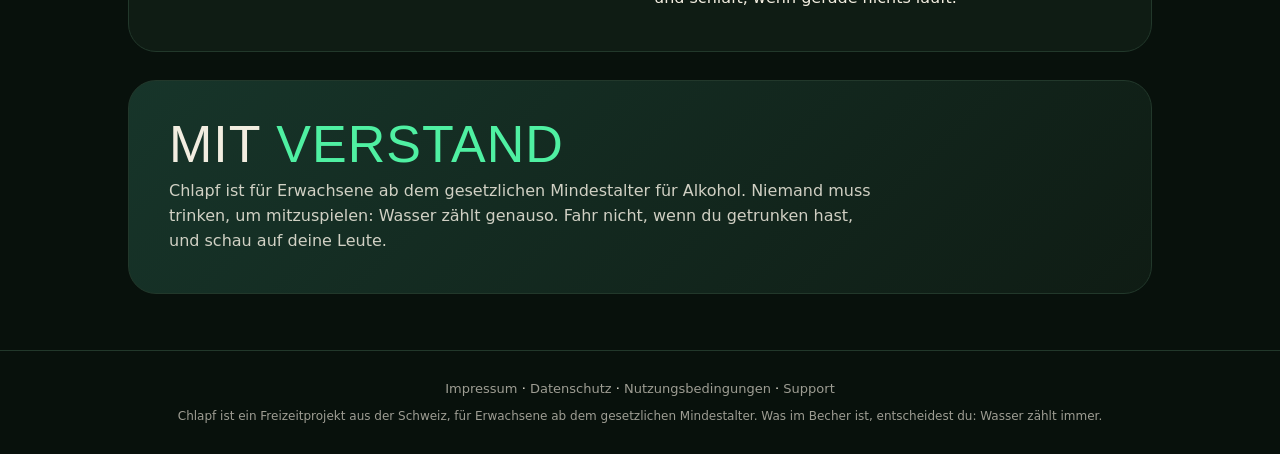
==== commit d690ce84: "Website aktualisiert 2026-11-01" ====
--- a/index.html
+++ b/index.html
@@ -25,7 +25,7 @@
   <article><h3>Profil und Avatare</h3><p>Konto ist optional. Wer eins hat, sammelt Level und Abzeichen, baut den eigenen Avatar und schaltet mit dem ersten Turniersieg Donni als Figur frei.</p></article>
 </section>
 
-<section class="games-home"><p class="kicker">Die Spiele</p><h2>SECHS SPIELE, <span class="accent">EIN DONNI</span></h2><div class="games-grid"><a class="game-card" style="--mode:#9fc29c" href="bierpong.html"><img src="assets/donni-bierpong.png" alt="" width="96" height="97" loading="lazy"><div><h3>BIERPONG</h3><p>Zwei Teams, ein Becherdreieck, Chlapf zählt live mit.</p></div></a><a class="game-card" style="--mode:#9aa5b1" href="turnier.html"><img src="assets/donni-turnier.png" alt="" width="96" height="97" loading="lazy"><div><h3>TURNIERTAG</h3><p>Teams, Tische, Resultate und Siegerehrung an einem Ort.</p></div></a><a class="game-card" style="--mode:#e4cb8e" href="busfahren.html"><img src="assets/donni-busfahren.png" alt="" width="96" height="97" loading="lazy"><div><h3>BUSFAHREN</h3><p>Karten raten, Pyramide, dann fährt jemand Bus.</p></div></a><a class="game-card" style="--mode:#d9b27a" href="pferderennen.html"><img src="assets/donni-pferderennen.png" alt="" width="96" height="97" loading="lazy"><div><h3>PFERDERENNEN</h3><p>Vier Asse laufen um den Sieg, ihr setzt Schlücke.</p></div></a><a class="game-card" style="--mode:#a98bd6" href="rundenrausch.html"><img src="assets/donni-rundenrausch.png" alt="" width="96" height="97" loading="lazy"><div><h3>RUNDENRAUSCH</h3><p>Challenges, Aufgaben, neue Regeln und Geheimaufträge.</p></div></a><a class="game-card" style="--mode:#e8dfc8" href="ich-hab-noch-nie.html"><img src="assets/donni-ich-hab-noch-nie.png" alt="" width="96" height="97" loading="lazy"><div><h3>ICH HAB NOCH NIE</h3><p>Fragen vorlesen, wer's gemacht hat, trinkt.</p></div></a></div></section>
+<section class="games-home"><p class="kicker">Die Spiele</p><h2>EINE APP, <span class="accent">VIELE MÖGLICHKEITEN</span></h2><div class="games-grid"><a class="game-card" style="--mode:#4ff0a2" href="bierpong.html"><img src="assets/donni-bierpong.png" alt="" width="96" height="97" loading="lazy"><div><h3>BIERPONG</h3><p>Zwei Teams, ein Becherdreieck, Chlapf zählt live mit.</p></div></a><a class="game-card" style="--mode:#9aa5b1" href="turnier.html"><img src="assets/donni-turnier.png" alt="" width="96" height="97" loading="lazy"><div><h3>TURNIERTAG</h3><p>Teams, Tische, Resultate und Siegerehrung an einem Ort.</p></div></a><a class="game-card" style="--mode:#e4cb8e" href="busfahren.html"><img src="assets/donni-busfahren.png" alt="" width="96" height="97" loading="lazy"><div><h3>BUSFAHREN</h3><p>Karten raten, Pyramide, dann fährt jemand Bus.</p></div></a><a class="game-card" style="--mode:#d9b27a" href="pferderennen.html"><img src="assets/donni-pferderennen.png" alt="" width="96" height="97" loading="lazy"><div><h3>PFERDERENNEN</h3><p>Vier Asse laufen um den Sieg, ihr setzt Schlücke.</p></div></a><a class="game-card" style="--mode:#a98bd6" href="rundenrausch.html"><img src="assets/donni-rundenrausch.png" alt="" width="96" height="97" loading="lazy"><div><h3>RUNDENRAUSCH</h3><p>Challenges, Aufgaben, neue Regeln und Geheimaufträge.</p></div></a><a class="game-card" style="--mode:#e8dfc8" href="ich-hab-noch-nie.html"><img src="assets/donni-ich-hab-noch-nie.png" alt="" width="96" height="97" loading="lazy"><div><h3>ICH HAB NOCH NIE</h3><p>Fragen vorlesen, wer's gemacht hat, trinkt.</p></div></a></div></section>
 
 <section class="donni">
   <div class="poses">
--- a/site.css
+++ b/site.css
@@ -72,3 +72,24 @@
 .wide-shot{margin:6px 0 0;max-width:560px}.wide-shot img{display:block;width:100%;height:auto;border-radius:20px;border:2px solid #2a4435;box-shadow:0 18px 40px rgba(0,0,0,.45)}
 @media(max-width:820px){.phone-shot{width:200px}.video-shot{width:215px}}
 @media(prefers-reduced-motion:reduce){.phone-frame video{animation:none}}
+
+/* Bierpong: farbige Abschnitte */
+.cups-grid{display:grid;grid-template-columns:repeat(auto-fit,minmax(250px,1fr));gap:14px}
+.cup-card{position:relative;background:var(--surface);border:1px solid var(--border);border-radius:22px;padding:18px 18px 20px;overflow:hidden;background-image:radial-gradient(120% 90% at 50% 0%,rgba(79,240,162,.10),transparent 60%)}
+.cup-art{background:linear-gradient(180deg,#1f6a46,#164f34);border-radius:14px;padding:14px 10px;border:2px solid #2a4435;margin-bottom:12px}
+.cup-art svg{display:block;width:100%;height:auto;max-height:150px}
+.cup-n{position:absolute;right:16px;top:14px;font-family:"Bebas Neue",Impact,sans-serif;font-size:44px;line-height:1;color:#fff;text-shadow:0 2px 0 rgba(0,0,0,.35)}
+.cup-card h3{font-family:"Bebas Neue",Impact,sans-serif;font-weight:400;font-size:26px;letter-spacing:.02em;color:var(--mode,var(--mint));margin-bottom:2px}.cup-card p{font-size:14px;color:var(--muted)}
+.duo{display:grid;grid-template-columns:repeat(auto-fit,minmax(300px,1fr));gap:14px}
+.duo-card{display:flex;gap:16px;align-items:flex-start;border-radius:22px;padding:20px;border:1px solid var(--border);background:var(--surface)}
+.duo-live{background-image:linear-gradient(135deg,rgba(255,82,54,.16),transparent 60%);border-color:rgba(255,82,54,.4)}
+.duo-turnier{background-image:linear-gradient(135deg,rgba(242,201,76,.16),transparent 60%);border-color:rgba(242,201,76,.4)}
+.duo-icon{flex:none;width:64px;height:64px;border-radius:18px;background:rgba(0,0,0,.28);display:flex;align-items:center;justify-content:center}.duo-icon svg{width:44px;height:44px}
+.duo-card h3{font-family:"Bebas Neue",Impact,sans-serif;font-weight:400;font-size:28px;letter-spacing:.02em;margin-bottom:4px}.duo-live h3{color:#ff7a68}.duo-turnier h3{color:#f2c94c}.duo-card p{font-size:14px;color:var(--muted)}
+.editions{display:grid;grid-template-columns:repeat(auto-fit,minmax(270px,1fr));gap:14px}
+.edition{background:var(--surface);border:1px solid color-mix(in srgb,var(--c) 45%,var(--border));border-radius:22px;padding:18px;background-image:radial-gradient(110% 70% at 0% 0%,color-mix(in srgb,var(--c) 18%,transparent),transparent 65%);box-shadow:0 0 0 1px color-mix(in srgb,var(--c) 12%,transparent)}
+.ed-head{display:flex;gap:14px;align-items:center;margin-bottom:12px}.ed-head img{width:72px;height:72px;flex:none;filter:drop-shadow(0 6px 14px color-mix(in srgb,var(--c) 40%,transparent))}
+.edition h3{font-family:"Bebas Neue",Impact,sans-serif;font-weight:400;font-size:28px;letter-spacing:.02em;color:var(--c)}.edition .ed-head p{font-size:13px;color:var(--muted)}
+.edition ul{list-style:none;display:grid;gap:8px}.edition li{font-size:14px;color:rgba(242,237,224,.86);background:rgba(0,0,0,.28);border-left:3px solid var(--c);border-radius:8px 12px 12px 8px;padding:8px 12px;line-height:1.4}
+.chip[style*="--c"]{border-left:4px solid var(--c)}.chip[style*="--c"] b{color:var(--c)}
+.cup-card h3,.duo-card h3,.edition h3{text-transform:uppercase}
